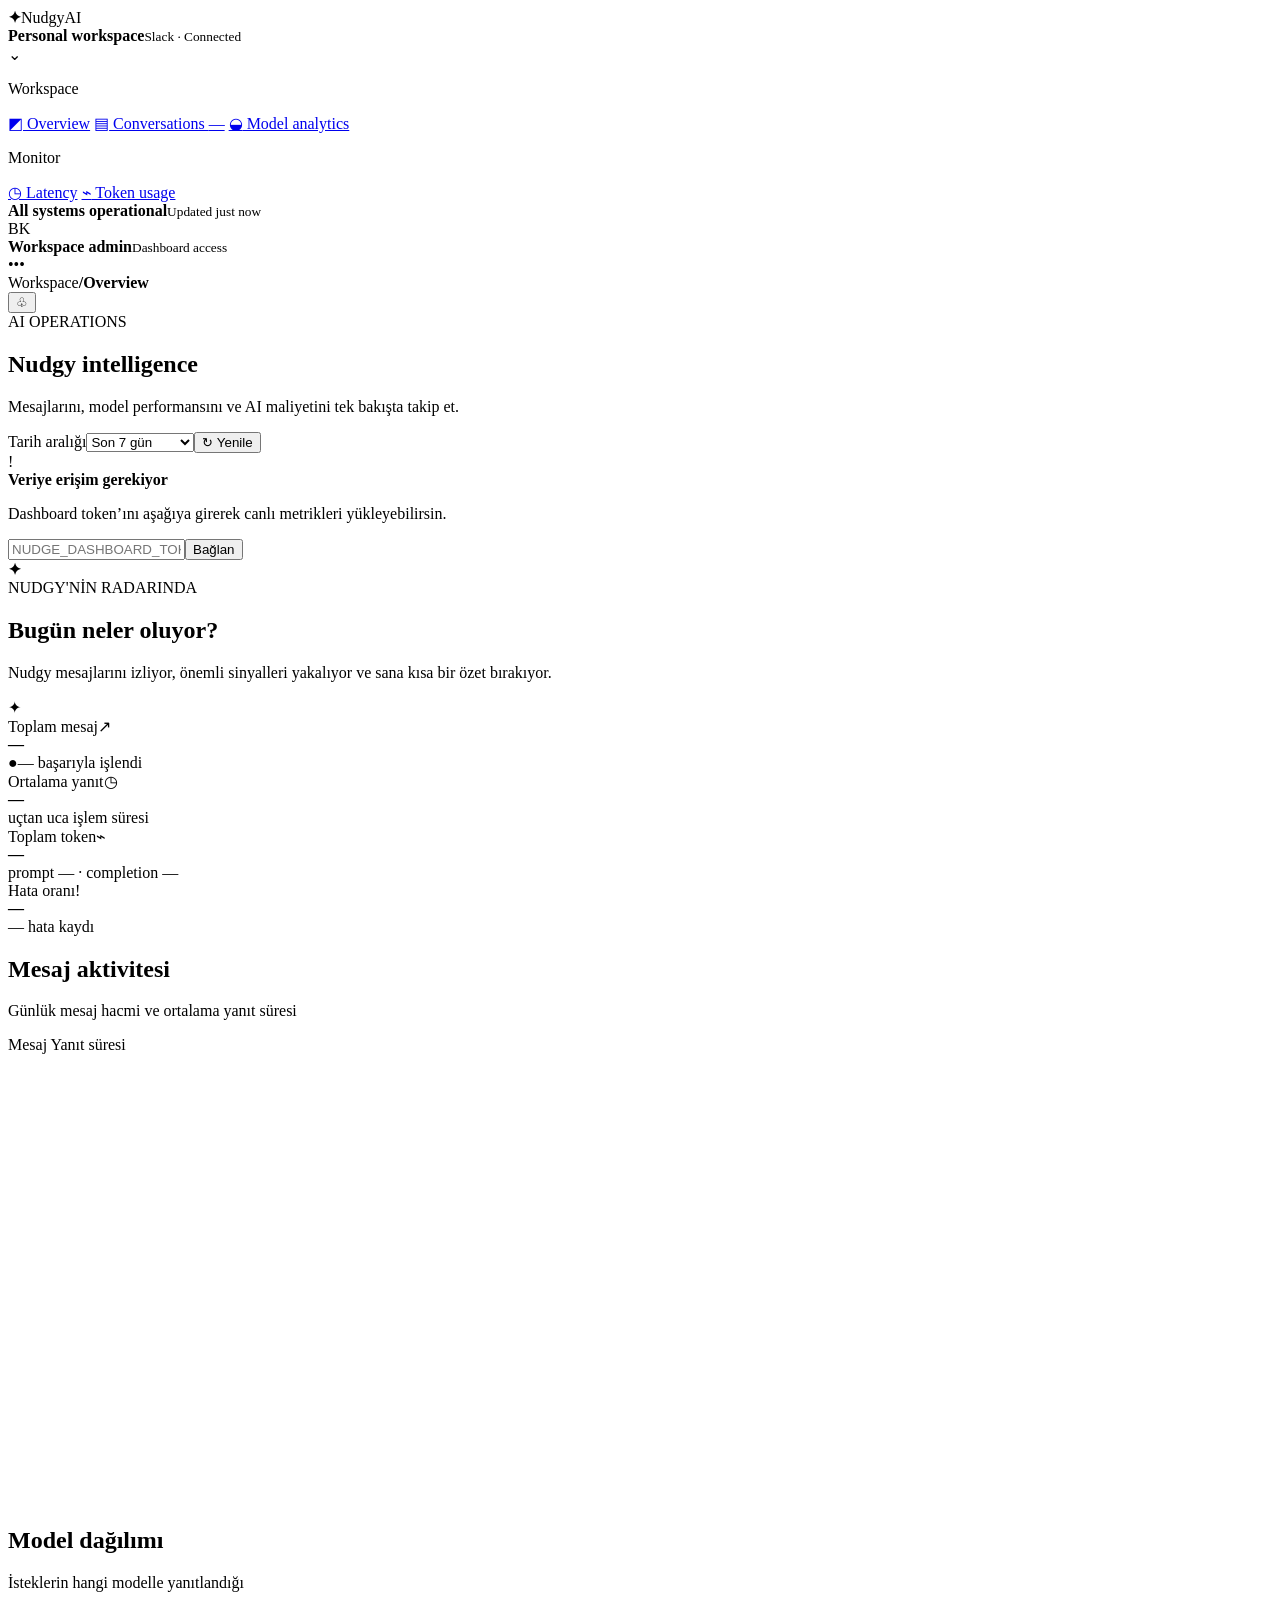
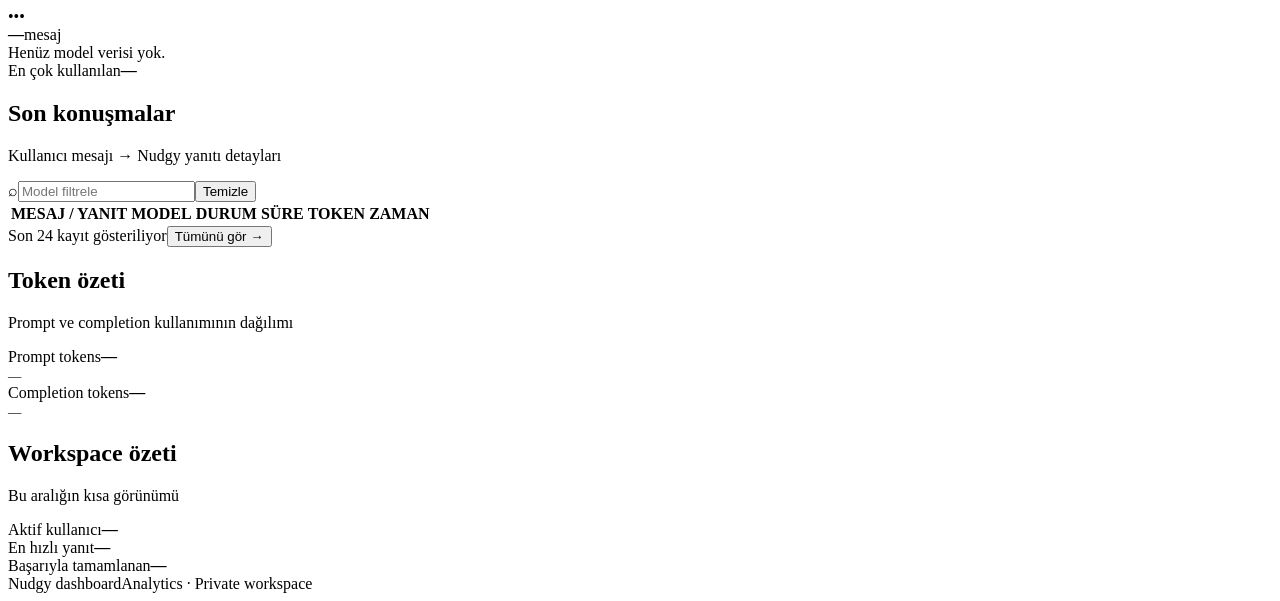
==== internal/dashboard/static/index.html @ 0f90530d "feat: align dashboard with Nudgy mascot concept" ====
<!doctype html>
<html lang="tr">
<head>
  <meta charset="utf-8">
  <meta name="viewport" content="width=device-width, initial-scale=1">
  <meta name="theme-color" content="#f8f7f2">
  <title>Nudgy · AI Dashboard</title>
  <link rel="stylesheet" href="/dashboard/styles.css">
</head>
<body>
  <div class="app-shell">
    <aside class="sidebar">
      <div class="brand"><span class="brand-mark" aria-label="Nudgy mascot"><i class="mascot-eye mascot-eye-left"></i><i class="mascot-eye mascot-eye-right"></i><i class="mascot-mouth"></i><b class="mascot-spark">✦</b></span><span>Nudgy</span><span class="brand-badge">AI</span></div>
      <div class="workspace"><span class="workspace-dot"></span><div><strong>Personal workspace</strong><small>Slack · Connected</small></div><span class="chevron">⌄</span></div>
      <nav class="nav" aria-label="Dashboard navigation">
        <p class="nav-label">Workspace</p>
        <a class="nav-item active" href="#overview"><span class="nav-icon">◩</span> Overview</a>
        <a class="nav-item" href="#conversations"><span class="nav-icon">▤</span> Conversations <span class="nav-count" id="nav-count">—</span></a>
        <a class="nav-item" href="#models"><span class="nav-icon">◒</span> Model analytics</a>
        <p class="nav-label nav-label-spaced">Monitor</p>
        <a class="nav-item" href="#latency"><span class="nav-icon">◷</span> Latency</a>
        <a class="nav-item" href="#tokens"><span class="nav-icon">⌁</span> Token usage</a>
      </nav>
      <div class="sidebar-foot">
        <div class="system-status"><span class="pulse"></span><div><strong>All systems operational</strong><small>Updated just now</small></div></div>
        <div class="user-mini"><span class="avatar">BK</span><div><strong>Workspace admin</strong><small>Dashboard access</small></div><span class="more">•••</span></div>
      </div>
    </aside>

    <main class="main" id="overview">
      <header class="topbar"><div class="breadcrumbs"><span>Workspace</span><b>/</b><strong>Overview</strong></div><div class="top-actions"><button class="icon-button" title="Notifications">♧<span class="notification-dot"></span></button><span class="top-divider"></span><span class="date-label" id="today-label"></span></div></header>
      <section class="page-heading"><div><div class="eyebrow"><span class="eyebrow-line"></span> AI OPERATIONS</div><h1>Nudgy intelligence</h1><p>Mesajlarını, model performansını ve AI maliyetini tek bakışta takip et.</p></div><div class="heading-actions"><label class="select-wrap"><span class="sr-only">Tarih aralığı</span><select id="range-select"><option value="24h">Son 24 saat</option><option value="7d" selected>Son 7 gün</option><option value="30d">Son 30 gün</option><option value="all">Tüm zamanlar</option></select></label><button class="refresh-button" id="refresh-button"><span class="refresh-icon">↻</span> Yenile</button></div></section>
      <div class="notice hidden" id="notice"><span>!</span><div><strong>Veriye erişim gerekiyor</strong><p>Dashboard token’ını aşağıya girerek canlı metrikleri yükleyebilirsin.</p></div><div class="token-entry"><input id="token-input" type="password" placeholder="NUDGE_DASHBOARD_TOKEN"><button id="save-token">Bağlan</button></div></div>

      <section class="nudgy-note" aria-label="Nudgy özeti"><div class="mascot-large" aria-hidden="true"><i class="mascot-eye mascot-eye-left"></i><i class="mascot-eye mascot-eye-right"></i><i class="mascot-mouth"></i><b class="mascot-spark">✦</b></div><div><span class="note-kicker">NUDGY'NİN RADARINDA</span><h2>Bugün neler oluyor?</h2><p>Nudgy mesajlarını izliyor, önemli sinyalleri yakalıyor ve sana kısa bir özet bırakıyor.</p></div><span class="note-spark">✦</span></section>

      <section class="metric-grid" aria-label="Özet metrikler">
        <article class="metric-card"><div class="metric-top"><span>Toplam mesaj</span><span class="metric-icon cyan">↗</span></div><strong class="metric-value" id="total-messages">—</strong><div class="metric-foot"><span class="trend up">●</span><span id="success-rate">— başarıyla işlendi</span></div></article>
        <article class="metric-card"><div class="metric-top"><span>Ortalama yanıt</span><span class="metric-icon violet">◷</span></div><strong class="metric-value" id="avg-latency">—</strong><div class="metric-foot"><span class="subtle-label">uçtan uca işlem süresi</span></div></article>
        <article class="metric-card"><div class="metric-top"><span>Toplam token</span><span class="metric-icon lime">⌁</span></div><strong class="metric-value" id="total-tokens">—</strong><div class="metric-foot"><span class="subtle-label" id="token-split">prompt — · completion —</span></div></article>
        <article class="metric-card"><div class="metric-top"><span>Hata oranı</span><span class="metric-icon orange">!</span></div><strong class="metric-value" id="error-rate">—</strong><div class="metric-foot"><span class="trend neutral" id="error-count">— hata kaydı</span></div></article>
      </section>

      <section class="dashboard-grid">
        <article class="panel chart-panel" id="latency"><div class="panel-head"><div><h2>Mesaj aktivitesi</h2><p>Günlük mesaj hacmi ve ortalama yanıt süresi</p></div><div class="legend"><span><i class="legend-dot cyan-dot"></i> Mesaj</span><span><i class="legend-dot violet-dot"></i> Yanıt süresi</span></div></div><div class="chart-wrap"><svg id="activity-chart" viewBox="0 0 760 270" role="img" aria-label="Mesaj aktivitesi grafiği"></svg></div></article>
        <article class="panel model-panel" id="models"><div class="panel-head"><div><h2>Model dağılımı</h2><p>İsteklerin hangi modelle yanıtlandığı</p></div><span class="panel-kebab">•••</span></div><div class="donut-area"><div class="donut" id="model-donut"><div class="donut-center"><strong id="model-total">—</strong><span>mesaj</span></div></div><div class="model-legend" id="model-legend"><div class="empty-mini">Henüz model verisi yok.</div></div></div><div class="model-foot"><span>En çok kullanılan</span><strong id="top-model">—</strong></div></article>
      </section>

      <section class="panel table-panel" id="conversations"><div class="panel-head table-head"><div><h2>Son konuşmalar</h2><p>Kullanıcı mesajı → Nudgy yanıtı detayları</p></div><div class="table-tools"><label class="filter-wrap"><span>⌕</span><input id="model-filter" placeholder="Model filtrele" aria-label="Model filtrele"></label><button class="ghost-button" id="clear-filter">Temizle</button></div></div><div class="table-scroll"><table><thead><tr><th>MESAJ / YANIT</th><th>MODEL</th><th>DURUM</th><th>SÜRE</th><th>TOKEN</th><th>ZAMAN</th></tr></thead><tbody id="conversation-rows"></tbody></table></div><div class="table-footer"><span id="table-caption">Son 24 kayıt gösteriliyor</span><button class="view-all" id="view-all">Tümünü gör <span>→</span></button></div></section>

      <section class="bottom-grid" id="tokens"><article class="panel insight-panel"><div class="panel-head"><div><h2>Token özeti</h2><p>Prompt ve completion kullanımının dağılımı</p></div></div><div class="token-bars"><div class="token-bar-row"><div><span>Prompt tokens</span><strong id="prompt-percent">—</strong></div><div class="bar-track"><i id="prompt-bar"></i></div><small id="prompt-value">—</small></div><div class="token-bar-row"><div><span>Completion tokens</span><strong id="completion-percent">—</strong></div><div class="bar-track violet-track"><i id="completion-bar"></i></div><small id="completion-value">—</small></div></div></article><article class="panel quick-panel"><div class="panel-head"><div><h2>Workspace özeti</h2><p>Bu aralığın kısa görünümü</p></div></div><div class="quick-list"><div><span>Aktif kullanıcı</span><strong id="active-users">—</strong></div><div><span>En hızlı yanıt</span><strong id="fastest-model">—</strong></div><div><span>Başarıyla tamamlanan</span><strong id="completed-count">—</strong></div></div></article></section>
      <footer class="footer"><span>Nudgy dashboard</span><span>Analytics · Private workspace</span></footer>
    </main>
  </div>
  <script src="/dashboard/app.js"></script>
</body>
</html>
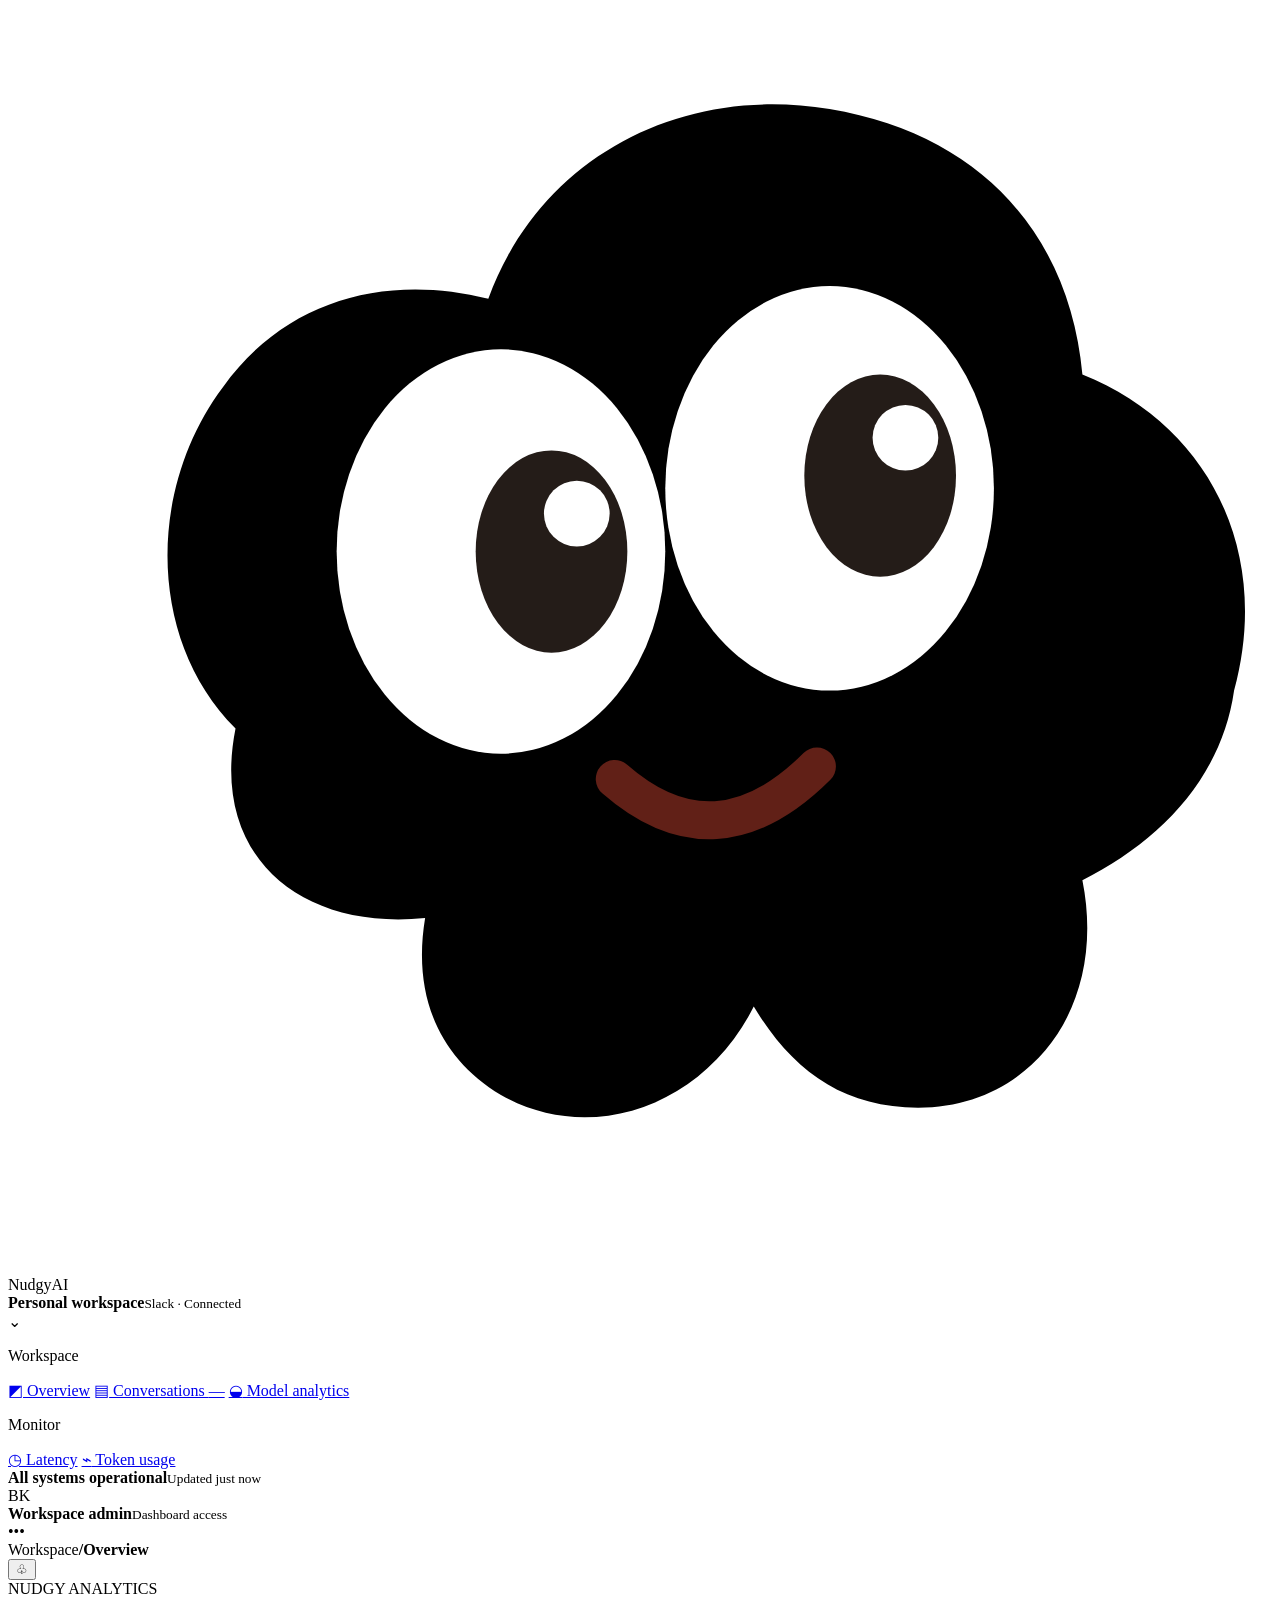
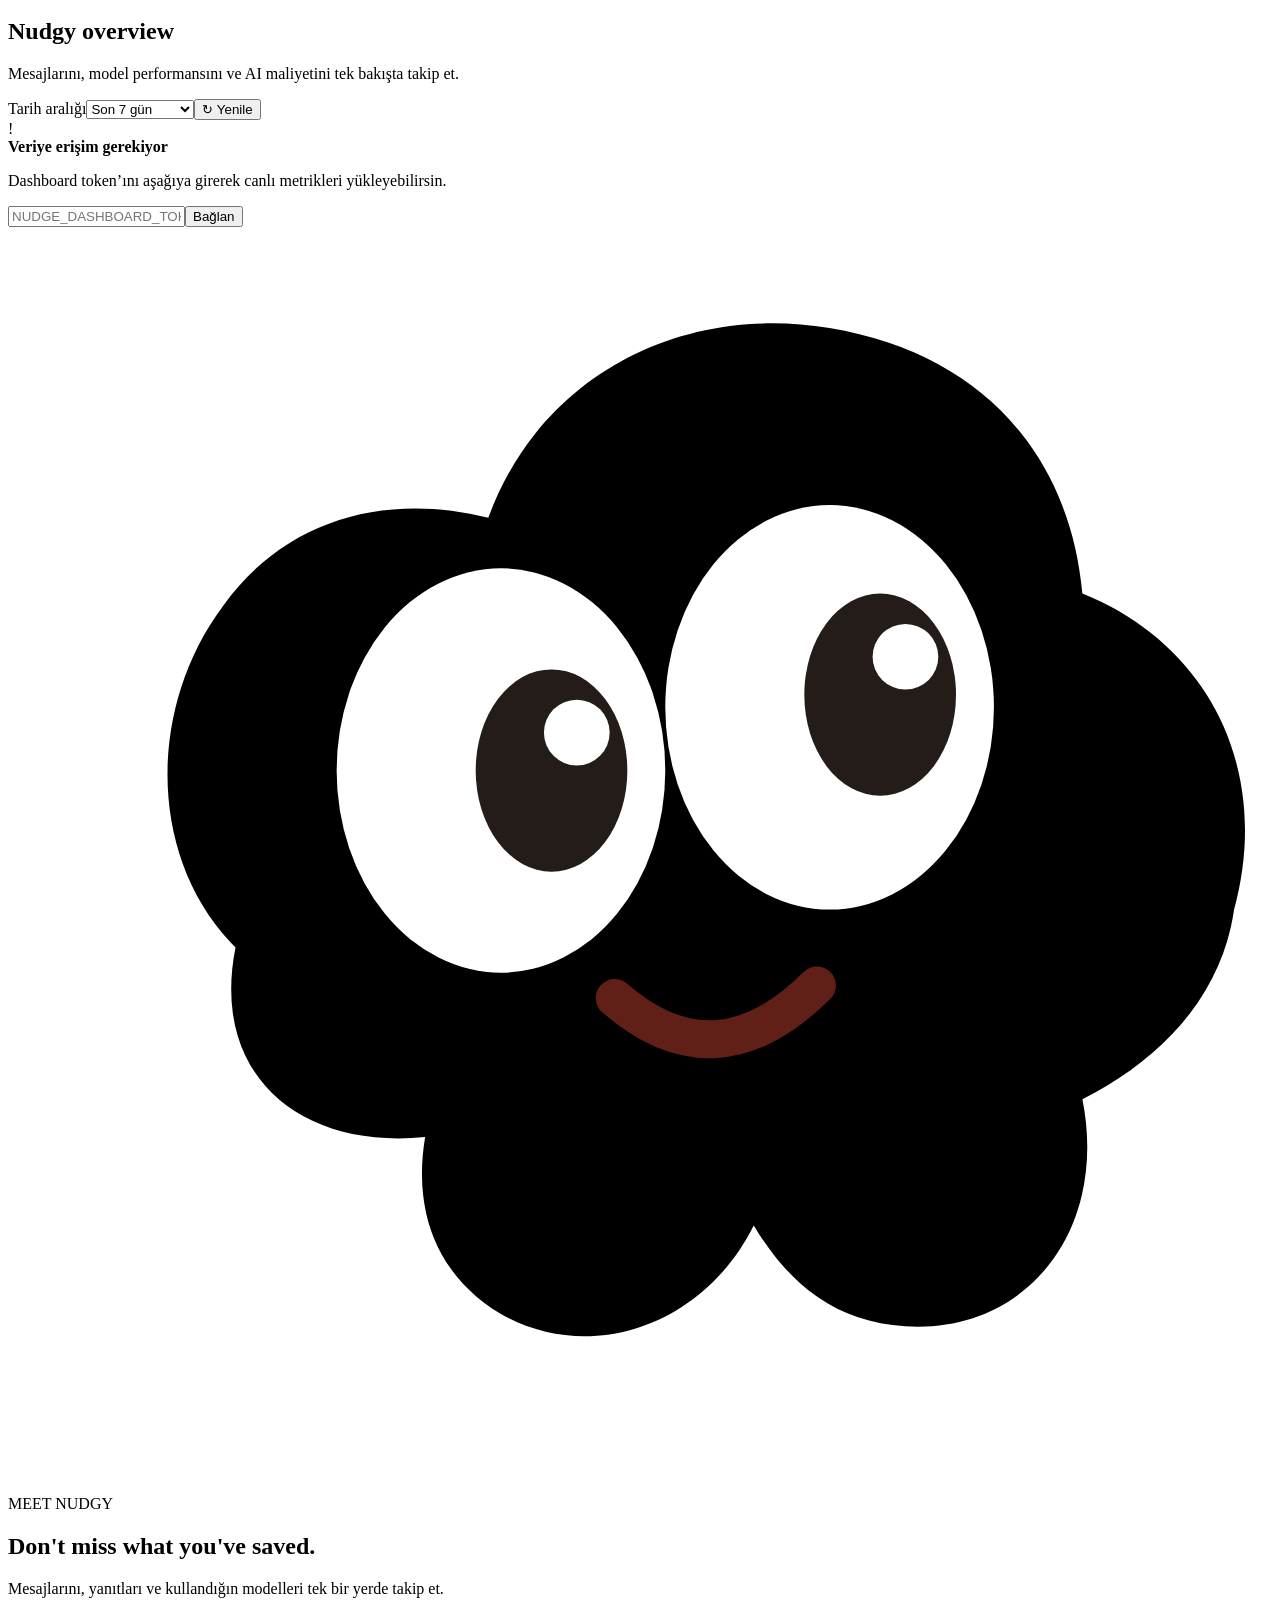
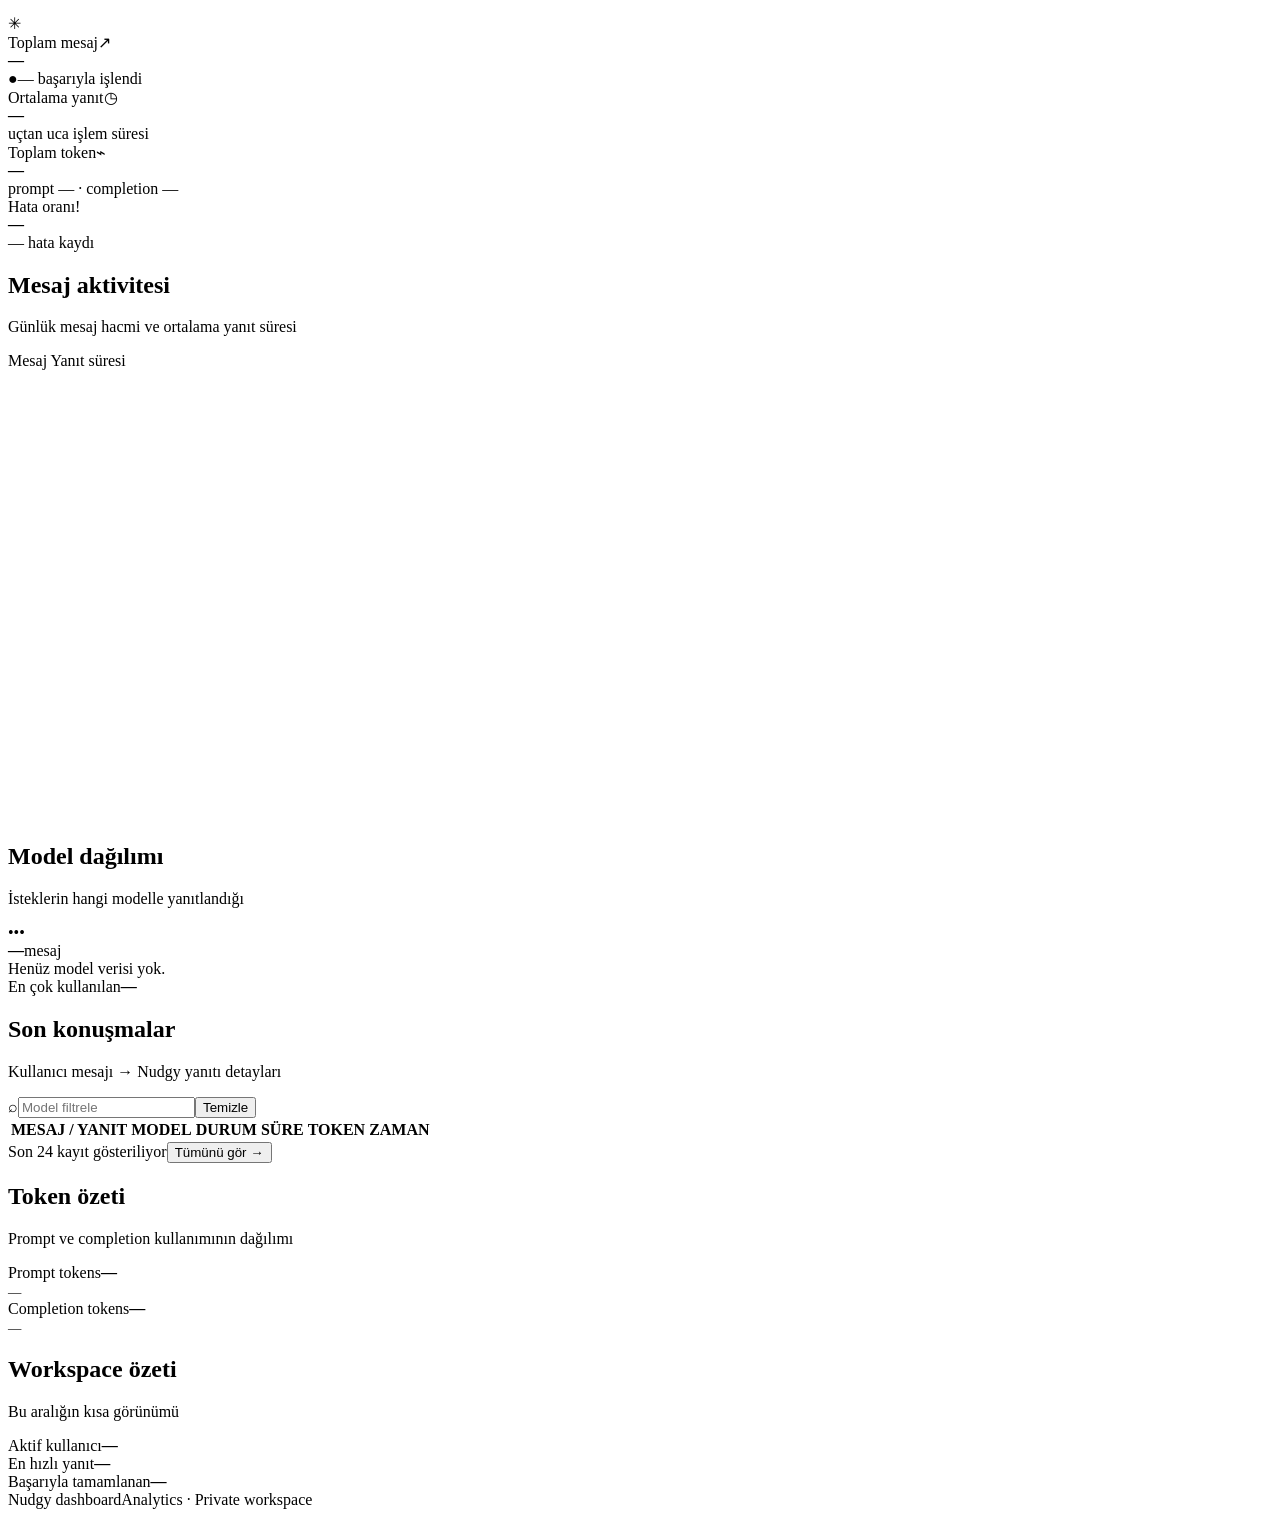
==== commit 70bba699: "feat: align dashboard with Nudgy brand" ====
--- a/internal/dashboard/static/index.html
+++ b/internal/dashboard/static/index.html
@@ -3,14 +3,14 @@
 <head>
   <meta charset="utf-8">
   <meta name="viewport" content="width=device-width, initial-scale=1">
-  <meta name="theme-color" content="#f8f7f2">
+  <meta name="theme-color" content="#a82a19">
   <title>Nudgy · AI Dashboard</title>
   <link rel="stylesheet" href="/dashboard/styles.css">
 </head>
 <body>
   <div class="app-shell">
     <aside class="sidebar">
-      <div class="brand"><span class="brand-mark" aria-label="Nudgy mascot"><i class="mascot-eye mascot-eye-left"></i><i class="mascot-eye mascot-eye-right"></i><i class="mascot-mouth"></i><b class="mascot-spark">✦</b></span><span>Nudgy</span><span class="brand-badge">AI</span></div>
+      <div class="brand"><span class="brand-mark" aria-hidden="true"><svg viewBox="0 0 100 100"><path class="mascot-body" d="M18 57c-7-7-7-19-1-27 5-7 13-9 21-7 4-11 15-17 27-15 12 2 19 10 20 21 10 4 15 14 12 25-1 7-6 12-12 15 2 10-4 18-13 18-6 0-10-3-13-8-4 8-13 11-20 7-5-3-7-8-6-14-10 1-17-5-15-15z"/><ellipse cx="39" cy="43" rx="13" ry="16" fill="#fff"/><ellipse cx="65" cy="38" rx="13" ry="16" fill="#fff"/><ellipse cx="43" cy="43" rx="6" ry="8" fill="#241c18"/><ellipse cx="69" cy="37" rx="6" ry="8" fill="#241c18"/><circle cx="45" cy="40" r="2.6" fill="#fff"/><circle cx="71" cy="34" r="2.6" fill="#fff"/><path d="M48 61q8 7 16-1" fill="none" stroke="#612017" stroke-width="3" stroke-linecap="round"/></svg></span><span>Nudgy</span><span class="brand-badge">AI</span></div>
       <div class="workspace"><span class="workspace-dot"></span><div><strong>Personal workspace</strong><small>Slack · Connected</small></div><span class="chevron">⌄</span></div>
       <nav class="nav" aria-label="Dashboard navigation">
         <p class="nav-label">Workspace</p>
@@ -29,10 +29,10 @@
 
     <main class="main" id="overview">
       <header class="topbar"><div class="breadcrumbs"><span>Workspace</span><b>/</b><strong>Overview</strong></div><div class="top-actions"><button class="icon-button" title="Notifications">♧<span class="notification-dot"></span></button><span class="top-divider"></span><span class="date-label" id="today-label"></span></div></header>
-      <section class="page-heading"><div><div class="eyebrow"><span class="eyebrow-line"></span> AI OPERATIONS</div><h1>Nudgy intelligence</h1><p>Mesajlarını, model performansını ve AI maliyetini tek bakışta takip et.</p></div><div class="heading-actions"><label class="select-wrap"><span class="sr-only">Tarih aralığı</span><select id="range-select"><option value="24h">Son 24 saat</option><option value="7d" selected>Son 7 gün</option><option value="30d">Son 30 gün</option><option value="all">Tüm zamanlar</option></select></label><button class="refresh-button" id="refresh-button"><span class="refresh-icon">↻</span> Yenile</button></div></section>
+      <section class="page-heading"><div><div class="eyebrow"><span class="eyebrow-line"></span> NUDGY ANALYTICS</div><h1>Nudgy overview</h1><p>Mesajlarını, model performansını ve AI maliyetini tek bakışta takip et.</p></div><div class="heading-actions"><label class="select-wrap"><span class="sr-only">Tarih aralığı</span><select id="range-select"><option value="24h">Son 24 saat</option><option value="7d" selected>Son 7 gün</option><option value="30d">Son 30 gün</option><option value="all">Tüm zamanlar</option></select></label><button class="refresh-button" id="refresh-button"><span class="refresh-icon">↻</span> Yenile</button></div></section>
       <div class="notice hidden" id="notice"><span>!</span><div><strong>Veriye erişim gerekiyor</strong><p>Dashboard token’ını aşağıya girerek canlı metrikleri yükleyebilirsin.</p></div><div class="token-entry"><input id="token-input" type="password" placeholder="NUDGE_DASHBOARD_TOKEN"><button id="save-token">Bağlan</button></div></div>
 
-      <section class="nudgy-note" aria-label="Nudgy özeti"><div class="mascot-large" aria-hidden="true"><i class="mascot-eye mascot-eye-left"></i><i class="mascot-eye mascot-eye-right"></i><i class="mascot-mouth"></i><b class="mascot-spark">✦</b></div><div><span class="note-kicker">NUDGY'NİN RADARINDA</span><h2>Bugün neler oluyor?</h2><p>Nudgy mesajlarını izliyor, önemli sinyalleri yakalıyor ve sana kısa bir özet bırakıyor.</p></div><span class="note-spark">✦</span></section>
+      <section class="nudgy-note" aria-label="Nudgy marka mesajı"><div class="mascot-large" aria-hidden="true"><svg viewBox="0 0 100 100"><path class="mascot-body" d="M18 57c-7-7-7-19-1-27 5-7 13-9 21-7 4-11 15-17 27-15 12 2 19 10 20 21 10 4 15 14 12 25-1 7-6 12-12 15 2 10-4 18-13 18-6 0-10-3-13-8-4 8-13 11-20 7-5-3-7-8-6-14-10 1-17-5-15-15z"/><ellipse cx="39" cy="43" rx="13" ry="16" fill="#fff"/><ellipse cx="65" cy="38" rx="13" ry="16" fill="#fff"/><ellipse cx="43" cy="43" rx="6" ry="8" fill="#241c18"/><ellipse cx="69" cy="37" rx="6" ry="8" fill="#241c18"/><circle cx="45" cy="40" r="2.6" fill="#fff"/><circle cx="71" cy="34" r="2.6" fill="#fff"/><path d="M48 61q8 7 16-1" fill="none" stroke="#612017" stroke-width="3" stroke-linecap="round"/></svg></div><div><span class="note-kicker">MEET NUDGY</span><h2>Don't miss what you've saved.</h2><p>Mesajlarını, yanıtları ve kullandığın modelleri tek bir yerde takip et.</p></div><span class="note-spark" aria-hidden="true">✳</span></section>
 
       <section class="metric-grid" aria-label="Özet metrikler">
         <article class="metric-card"><div class="metric-top"><span>Toplam mesaj</span><span class="metric-icon cyan">↗</span></div><strong class="metric-value" id="total-messages">—</strong><div class="metric-foot"><span class="trend up">●</span><span id="success-rate">— başarıyla işlendi</span></div></article>
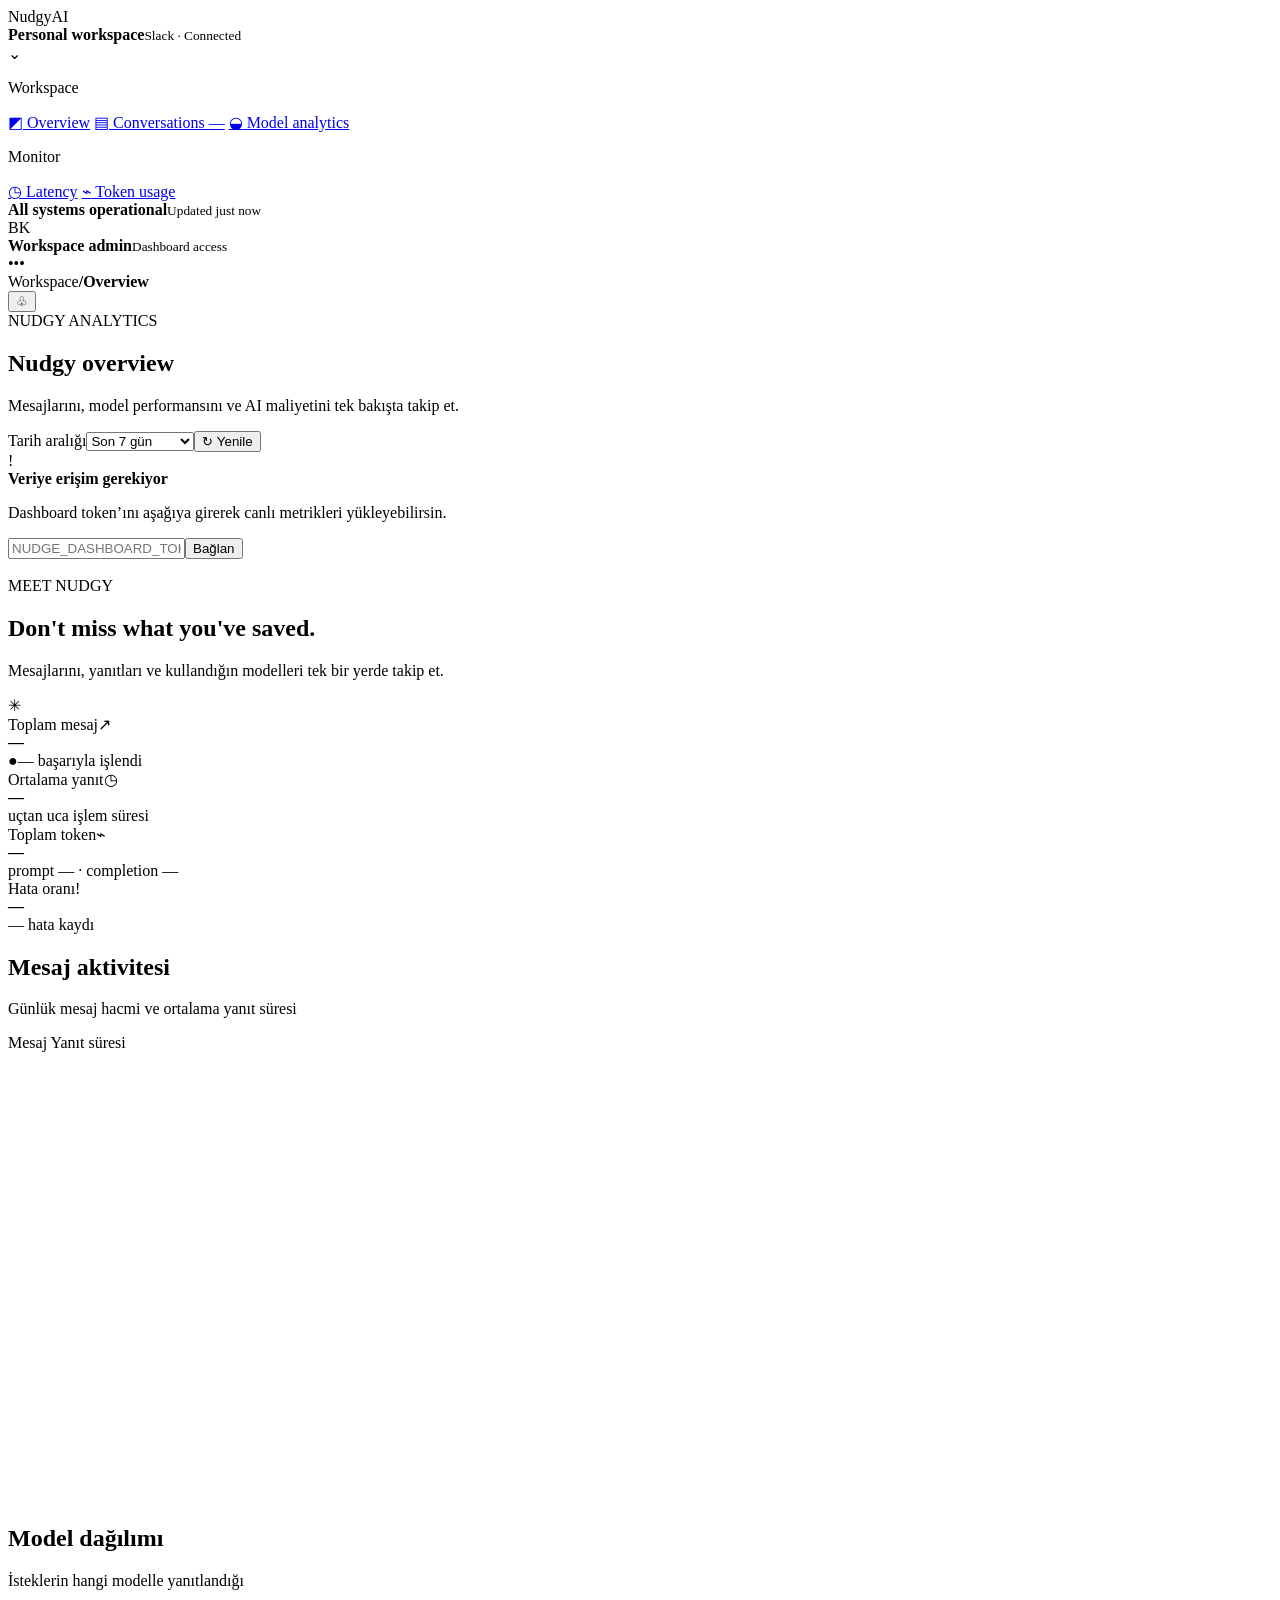
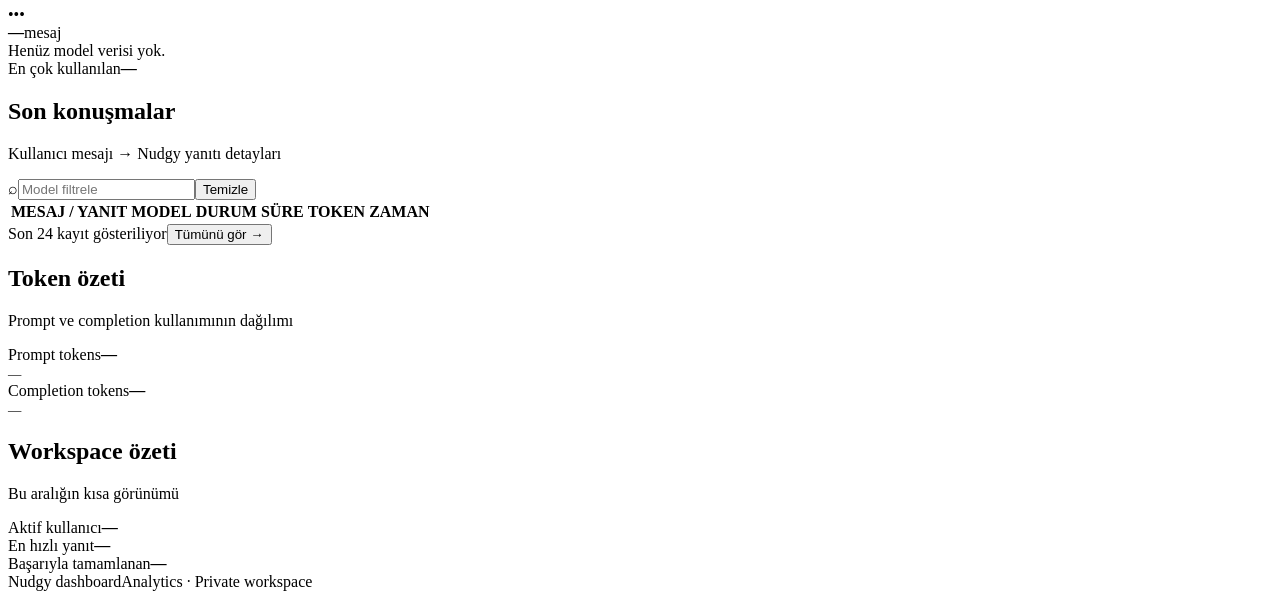
==== commit 67c3457a: "feat: use Nudgy mascot on red dashboard" ====
--- a/internal/dashboard/static/index.html
+++ b/internal/dashboard/static/index.html
@@ -10,7 +10,7 @@
 <body>
   <div class="app-shell">
     <aside class="sidebar">
-      <div class="brand"><span class="brand-mark" aria-hidden="true"><svg viewBox="0 0 100 100"><path class="mascot-body" d="M18 57c-7-7-7-19-1-27 5-7 13-9 21-7 4-11 15-17 27-15 12 2 19 10 20 21 10 4 15 14 12 25-1 7-6 12-12 15 2 10-4 18-13 18-6 0-10-3-13-8-4 8-13 11-20 7-5-3-7-8-6-14-10 1-17-5-15-15z"/><ellipse cx="39" cy="43" rx="13" ry="16" fill="#fff"/><ellipse cx="65" cy="38" rx="13" ry="16" fill="#fff"/><ellipse cx="43" cy="43" rx="6" ry="8" fill="#241c18"/><ellipse cx="69" cy="37" rx="6" ry="8" fill="#241c18"/><circle cx="45" cy="40" r="2.6" fill="#fff"/><circle cx="71" cy="34" r="2.6" fill="#fff"/><path d="M48 61q8 7 16-1" fill="none" stroke="#612017" stroke-width="3" stroke-linecap="round"/></svg></span><span>Nudgy</span><span class="brand-badge">AI</span></div>
+      <div class="brand"><span class="brand-mark" aria-hidden="true"><img src="/dashboard/nudgy-mascot.webp" alt=""></span><span>Nudgy</span><span class="brand-badge">AI</span></div>
       <div class="workspace"><span class="workspace-dot"></span><div><strong>Personal workspace</strong><small>Slack · Connected</small></div><span class="chevron">⌄</span></div>
       <nav class="nav" aria-label="Dashboard navigation">
         <p class="nav-label">Workspace</p>
@@ -32,7 +32,7 @@
       <section class="page-heading"><div><div class="eyebrow"><span class="eyebrow-line"></span> NUDGY ANALYTICS</div><h1>Nudgy overview</h1><p>Mesajlarını, model performansını ve AI maliyetini tek bakışta takip et.</p></div><div class="heading-actions"><label class="select-wrap"><span class="sr-only">Tarih aralığı</span><select id="range-select"><option value="24h">Son 24 saat</option><option value="7d" selected>Son 7 gün</option><option value="30d">Son 30 gün</option><option value="all">Tüm zamanlar</option></select></label><button class="refresh-button" id="refresh-button"><span class="refresh-icon">↻</span> Yenile</button></div></section>
       <div class="notice hidden" id="notice"><span>!</span><div><strong>Veriye erişim gerekiyor</strong><p>Dashboard token’ını aşağıya girerek canlı metrikleri yükleyebilirsin.</p></div><div class="token-entry"><input id="token-input" type="password" placeholder="NUDGE_DASHBOARD_TOKEN"><button id="save-token">Bağlan</button></div></div>
 
-      <section class="nudgy-note" aria-label="Nudgy marka mesajı"><div class="mascot-large" aria-hidden="true"><svg viewBox="0 0 100 100"><path class="mascot-body" d="M18 57c-7-7-7-19-1-27 5-7 13-9 21-7 4-11 15-17 27-15 12 2 19 10 20 21 10 4 15 14 12 25-1 7-6 12-12 15 2 10-4 18-13 18-6 0-10-3-13-8-4 8-13 11-20 7-5-3-7-8-6-14-10 1-17-5-15-15z"/><ellipse cx="39" cy="43" rx="13" ry="16" fill="#fff"/><ellipse cx="65" cy="38" rx="13" ry="16" fill="#fff"/><ellipse cx="43" cy="43" rx="6" ry="8" fill="#241c18"/><ellipse cx="69" cy="37" rx="6" ry="8" fill="#241c18"/><circle cx="45" cy="40" r="2.6" fill="#fff"/><circle cx="71" cy="34" r="2.6" fill="#fff"/><path d="M48 61q8 7 16-1" fill="none" stroke="#612017" stroke-width="3" stroke-linecap="round"/></svg></div><div><span class="note-kicker">MEET NUDGY</span><h2>Don't miss what you've saved.</h2><p>Mesajlarını, yanıtları ve kullandığın modelleri tek bir yerde takip et.</p></div><span class="note-spark" aria-hidden="true">✳</span></section>
+      <section class="nudgy-note" aria-label="Nudgy marka mesajı"><div class="mascot-large" aria-hidden="true"><img src="/dashboard/nudgy-mascot.webp" alt=""></div><div><span class="note-kicker">MEET NUDGY</span><h2>Don't miss what you've saved.</h2><p>Mesajlarını, yanıtları ve kullandığın modelleri tek bir yerde takip et.</p></div><span class="note-spark" aria-hidden="true">✳</span></section>
 
       <section class="metric-grid" aria-label="Özet metrikler">
         <article class="metric-card"><div class="metric-top"><span>Toplam mesaj</span><span class="metric-icon cyan">↗</span></div><strong class="metric-value" id="total-messages">—</strong><div class="metric-foot"><span class="trend up">●</span><span id="success-rate">— başarıyla işlendi</span></div></article>
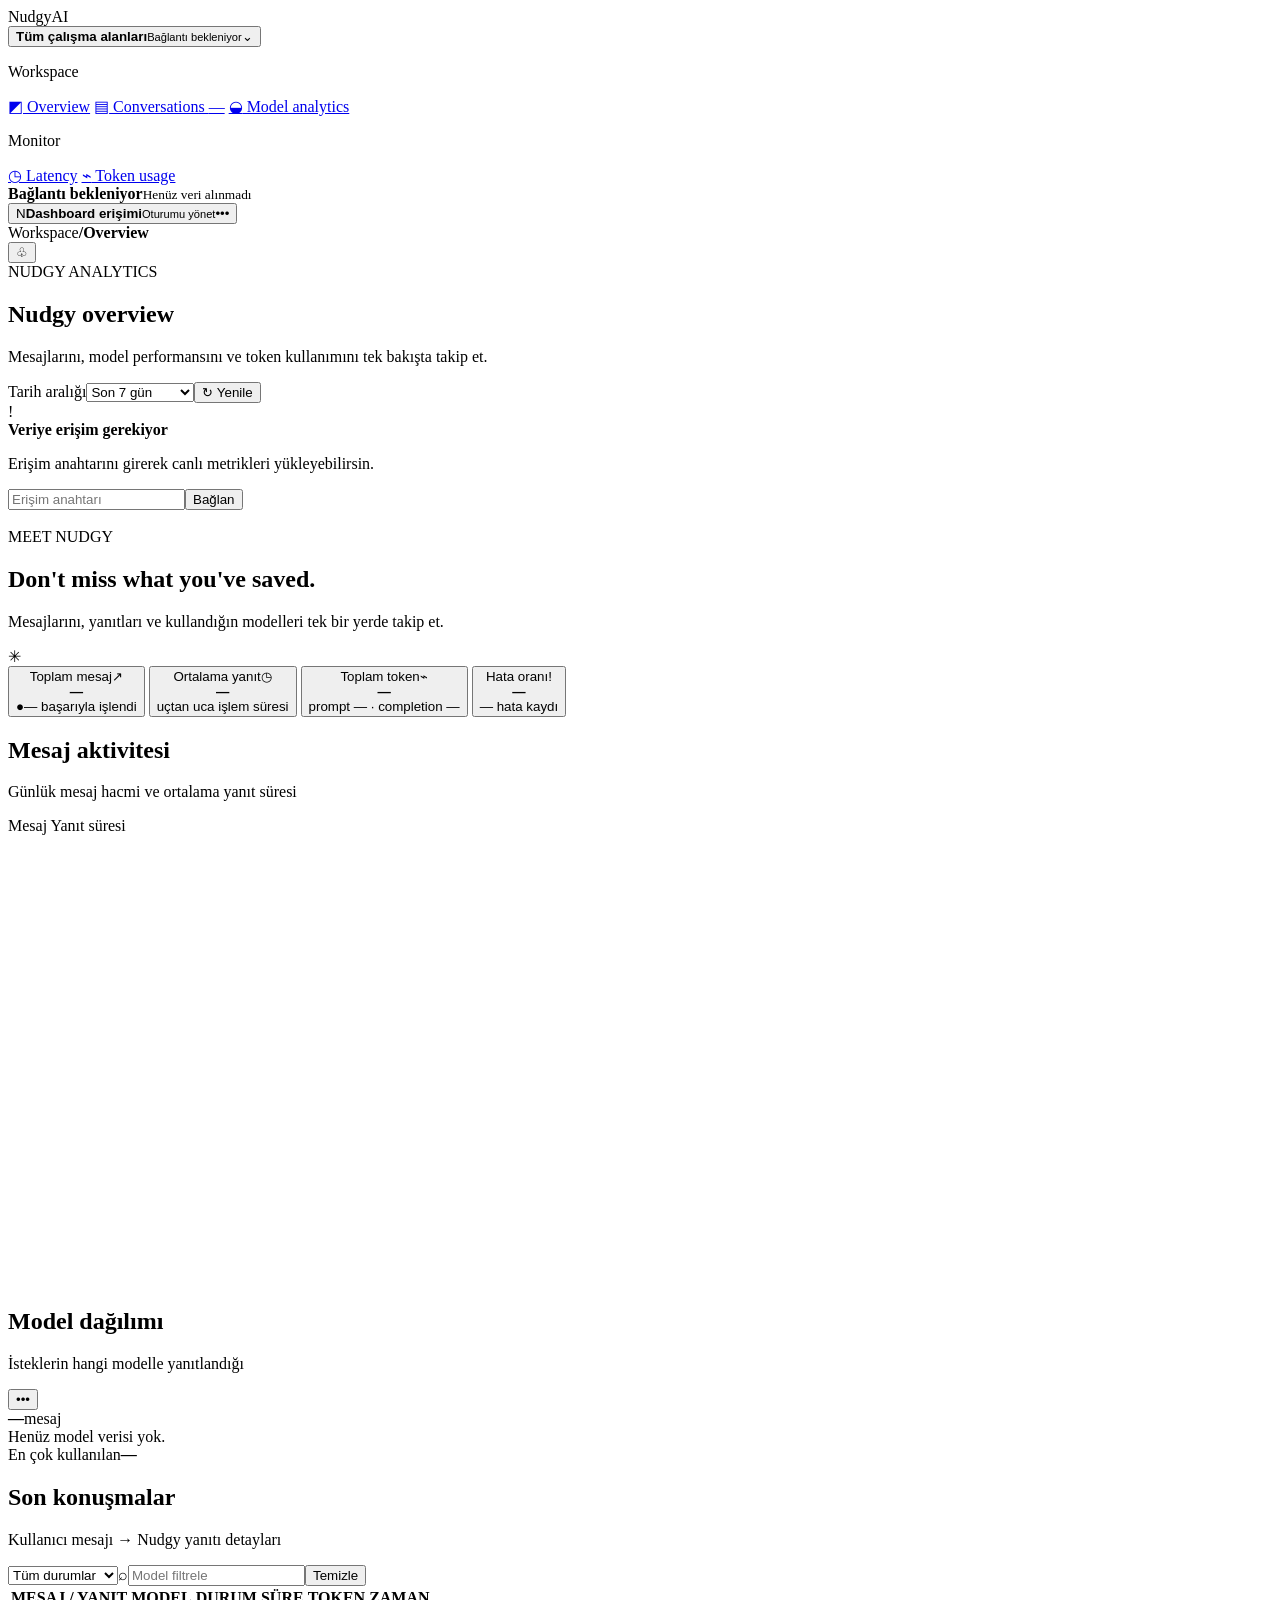
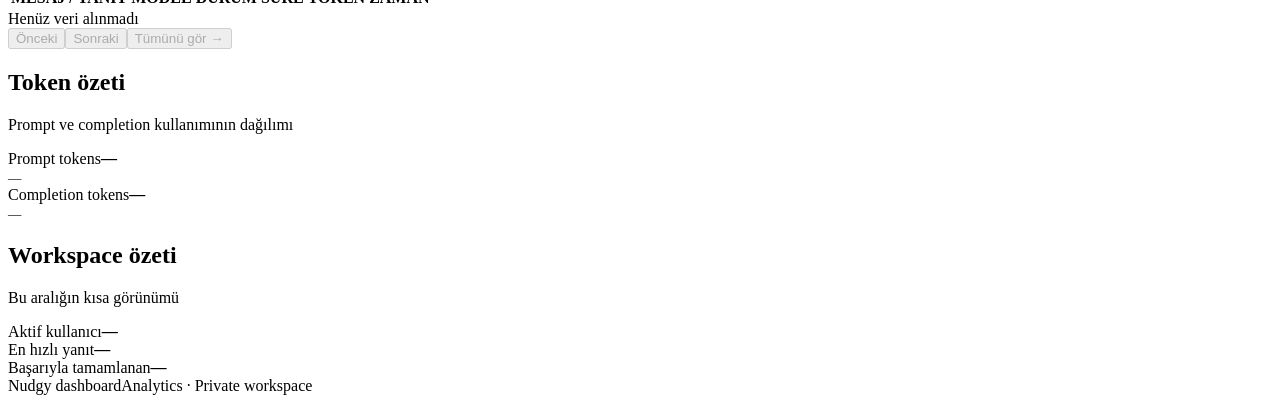
==== commit f682e023: "feat: complete dashboard controls and conversation pagination" ====
--- a/internal/dashboard/static/index.html
+++ b/internal/dashboard/static/index.html
@@ -3,7 +3,7 @@
 <head>
   <meta charset="utf-8">
   <meta name="viewport" content="width=device-width, initial-scale=1">
-  <meta name="theme-color" content="#a82a19">
+  <meta name="theme-color" content="#351b21">
   <title>Nudgy · AI Dashboard</title>
   <link rel="stylesheet" href="/dashboard/styles.css">
 </head>
@@ -11,47 +11,48 @@
   <div class="app-shell">
     <aside class="sidebar">
       <div class="brand"><span class="brand-mark" aria-hidden="true"><img src="/dashboard/nudgy-mascot.webp" alt=""></span><span>Nudgy</span><span class="brand-badge">AI</span></div>
-      <div class="workspace"><span class="workspace-dot"></span><div><strong>Personal workspace</strong><small>Slack · Connected</small></div><span class="chevron">⌄</span></div>
+      <button type="button" class="workspace control" id="workspace-button" aria-label="Çalışma alanı bilgileri" aria-haspopup="dialog"><span class="workspace-dot"></span><span><strong>Tüm çalışma alanları</strong><small id="workspace-status">Bağlantı bekleniyor</small></span><span class="chevron">⌄</span></button>
       <nav class="nav" aria-label="Dashboard navigation">
         <p class="nav-label">Workspace</p>
-        <a class="nav-item active" href="#overview"><span class="nav-icon">◩</span> Overview</a>
-        <a class="nav-item" href="#conversations"><span class="nav-icon">▤</span> Conversations <span class="nav-count" id="nav-count">—</span></a>
-        <a class="nav-item" href="#models"><span class="nav-icon">◒</span> Model analytics</a>
+        <a class="nav-item active" href="#overview" aria-label="Overview"><span class="nav-icon">◩</span> Overview</a>
+        <a class="nav-item" href="#conversations" aria-label="Conversations"><span class="nav-icon">▤</span> Conversations <span class="nav-count" id="nav-count">—</span></a>
+        <a class="nav-item" href="#models" aria-label="Model analytics"><span class="nav-icon">◒</span> Model analytics</a>
         <p class="nav-label nav-label-spaced">Monitor</p>
-        <a class="nav-item" href="#latency"><span class="nav-icon">◷</span> Latency</a>
-        <a class="nav-item" href="#tokens"><span class="nav-icon">⌁</span> Token usage</a>
+        <a class="nav-item" href="#latency" aria-label="Latency"><span class="nav-icon">◷</span> Latency</a>
+        <a class="nav-item" href="#tokens" aria-label="Token usage"><span class="nav-icon">⌁</span> Token usage</a>
       </nav>
       <div class="sidebar-foot">
-        <div class="system-status"><span class="pulse"></span><div><strong>All systems operational</strong><small>Updated just now</small></div></div>
-        <div class="user-mini"><span class="avatar">BK</span><div><strong>Workspace admin</strong><small>Dashboard access</small></div><span class="more">•••</span></div>
+        <div class="system-status" role="status"><span class="pulse" id="connection-dot"></span><div><strong id="connection-label">Bağlantı bekleniyor</strong><small id="updated-label">Henüz veri alınmadı</small></div></div>
+        <button type="button" class="user-mini control" id="account-button" aria-label="Dashboard oturumunu yönet" aria-haspopup="dialog"><span class="avatar">N</span><span><strong>Dashboard erişimi</strong><small>Oturumu yönet</small></span><span class="more">•••</span></button>
       </div>
     </aside>
 
     <main class="main" id="overview">
-      <header class="topbar"><div class="breadcrumbs"><span>Workspace</span><b>/</b><strong>Overview</strong></div><div class="top-actions"><button class="icon-button" title="Notifications">♧<span class="notification-dot"></span></button><span class="top-divider"></span><span class="date-label" id="today-label"></span></div></header>
-      <section class="page-heading"><div><div class="eyebrow"><span class="eyebrow-line"></span> NUDGY ANALYTICS</div><h1>Nudgy overview</h1><p>Mesajlarını, model performansını ve AI maliyetini tek bakışta takip et.</p></div><div class="heading-actions"><label class="select-wrap"><span class="sr-only">Tarih aralığı</span><select id="range-select"><option value="24h">Son 24 saat</option><option value="7d" selected>Son 7 gün</option><option value="30d">Son 30 gün</option><option value="all">Tüm zamanlar</option></select></label><button class="refresh-button" id="refresh-button"><span class="refresh-icon">↻</span> Yenile</button></div></section>
-      <div class="notice hidden" id="notice"><span>!</span><div><strong>Veriye erişim gerekiyor</strong><p>Dashboard token’ını aşağıya girerek canlı metrikleri yükleyebilirsin.</p></div><div class="token-entry"><input id="token-input" type="password" placeholder="NUDGE_DASHBOARD_TOKEN"><button id="save-token">Bağlan</button></div></div>
+      <header class="topbar"><div class="breadcrumbs"><span>Workspace</span><b>/</b><strong id="breadcrumb-current">Overview</strong></div><div class="top-actions"><button class="icon-button" id="notifications-button" title="Bildirimler" aria-label="Bildirimler" aria-haspopup="dialog">♧<span class="notification-dot hidden" id="notification-dot"></span></button><span class="top-divider"></span><span class="date-label" id="today-label"></span></div></header>
+      <section class="page-heading"><div><div class="eyebrow"><span class="eyebrow-line"></span> NUDGY ANALYTICS</div><h1>Nudgy overview</h1><p>Mesajlarını, model performansını ve token kullanımını tek bakışta takip et.</p></div><div class="heading-actions"><label class="select-wrap"><span class="sr-only">Tarih aralığı</span><select id="range-select"><option value="24h">Son 24 saat</option><option value="7d" selected>Son 7 gün</option><option value="30d">Son 30 gün</option><option value="all">Tüm zamanlar</option></select></label><button class="refresh-button" id="refresh-button"><span class="refresh-icon">↻</span> Yenile</button></div></section>
+      <div class="notice hidden" id="notice"><span>!</span><div><strong>Veriye erişim gerekiyor</strong><p id="notice-message" role="status">Erişim anahtarını girerek canlı metrikleri yükleyebilirsin.</p></div><div class="token-entry"><input id="token-input" type="password" placeholder="Erişim anahtarı" aria-label="Dashboard erişim anahtarı" autocomplete="off"><button id="save-token">Bağlan</button></div></div>
 
       <section class="nudgy-note" aria-label="Nudgy marka mesajı"><div class="mascot-large" aria-hidden="true"><img src="/dashboard/nudgy-mascot.webp" alt=""></div><div><span class="note-kicker">MEET NUDGY</span><h2>Don't miss what you've saved.</h2><p>Mesajlarını, yanıtları ve kullandığın modelleri tek bir yerde takip et.</p></div><span class="note-spark" aria-hidden="true">✳</span></section>
 
       <section class="metric-grid" aria-label="Özet metrikler">
-        <article class="metric-card"><div class="metric-top"><span>Toplam mesaj</span><span class="metric-icon cyan">↗</span></div><strong class="metric-value" id="total-messages">—</strong><div class="metric-foot"><span class="trend up">●</span><span id="success-rate">— başarıyla işlendi</span></div></article>
-        <article class="metric-card"><div class="metric-top"><span>Ortalama yanıt</span><span class="metric-icon violet">◷</span></div><strong class="metric-value" id="avg-latency">—</strong><div class="metric-foot"><span class="subtle-label">uçtan uca işlem süresi</span></div></article>
-        <article class="metric-card"><div class="metric-top"><span>Toplam token</span><span class="metric-icon lime">⌁</span></div><strong class="metric-value" id="total-tokens">—</strong><div class="metric-foot"><span class="subtle-label" id="token-split">prompt — · completion —</span></div></article>
-        <article class="metric-card"><div class="metric-top"><span>Hata oranı</span><span class="metric-icon orange">!</span></div><strong class="metric-value" id="error-rate">—</strong><div class="metric-foot"><span class="trend neutral" id="error-count">— hata kaydı</span></div></article>
+        <button type="button" class="metric-card metric-action" data-metric="conversations"><div class="metric-top"><span>Toplam mesaj</span><span class="metric-icon cyan">↗</span></div><strong class="metric-value" id="total-messages">—</strong><div class="metric-foot"><span class="trend up">●</span><span id="success-rate">— başarıyla işlendi</span></div></button>
+        <button type="button" class="metric-card metric-action" data-metric="latency"><div class="metric-top"><span>Ortalama yanıt</span><span class="metric-icon violet">◷</span></div><strong class="metric-value" id="avg-latency">—</strong><div class="metric-foot"><span class="subtle-label">uçtan uca işlem süresi</span></div></button>
+        <button type="button" class="metric-card metric-action" data-metric="tokens"><div class="metric-top"><span>Toplam token</span><span class="metric-icon lime">⌁</span></div><strong class="metric-value" id="total-tokens">—</strong><div class="metric-foot"><span class="subtle-label" id="token-split">prompt — · completion —</span></div></button>
+        <button type="button" class="metric-card metric-action" data-metric="errors"><div class="metric-top"><span>Hata oranı</span><span class="metric-icon orange">!</span></div><strong class="metric-value" id="error-rate">—</strong><div class="metric-foot"><span class="trend neutral" id="error-count">— hata kaydı</span></div></button>
       </section>
 
       <section class="dashboard-grid">
         <article class="panel chart-panel" id="latency"><div class="panel-head"><div><h2>Mesaj aktivitesi</h2><p>Günlük mesaj hacmi ve ortalama yanıt süresi</p></div><div class="legend"><span><i class="legend-dot cyan-dot"></i> Mesaj</span><span><i class="legend-dot violet-dot"></i> Yanıt süresi</span></div></div><div class="chart-wrap"><svg id="activity-chart" viewBox="0 0 760 270" role="img" aria-label="Mesaj aktivitesi grafiği"></svg></div></article>
-        <article class="panel model-panel" id="models"><div class="panel-head"><div><h2>Model dağılımı</h2><p>İsteklerin hangi modelle yanıtlandığı</p></div><span class="panel-kebab">•••</span></div><div class="donut-area"><div class="donut" id="model-donut"><div class="donut-center"><strong id="model-total">—</strong><span>mesaj</span></div></div><div class="model-legend" id="model-legend"><div class="empty-mini">Henüz model verisi yok.</div></div></div><div class="model-foot"><span>En çok kullanılan</span><strong id="top-model">—</strong></div></article>
+        <article class="panel model-panel" id="models"><div class="panel-head"><div><h2>Model dağılımı</h2><p>İsteklerin hangi modelle yanıtlandığı</p></div><button class="panel-kebab" id="model-details" aria-label="Model detaylarını aç" aria-haspopup="dialog">•••</button></div><div class="donut-area"><div class="donut" id="model-donut"><div class="donut-center"><strong id="model-total">—</strong><span>mesaj</span></div></div><div class="model-legend" id="model-legend"><div class="empty-mini">Henüz model verisi yok.</div></div></div><div class="model-foot"><span>En çok kullanılan</span><strong id="top-model">—</strong></div></article>
       </section>
 
-      <section class="panel table-panel" id="conversations"><div class="panel-head table-head"><div><h2>Son konuşmalar</h2><p>Kullanıcı mesajı → Nudgy yanıtı detayları</p></div><div class="table-tools"><label class="filter-wrap"><span>⌕</span><input id="model-filter" placeholder="Model filtrele" aria-label="Model filtrele"></label><button class="ghost-button" id="clear-filter">Temizle</button></div></div><div class="table-scroll"><table><thead><tr><th>MESAJ / YANIT</th><th>MODEL</th><th>DURUM</th><th>SÜRE</th><th>TOKEN</th><th>ZAMAN</th></tr></thead><tbody id="conversation-rows"></tbody></table></div><div class="table-footer"><span id="table-caption">Son 24 kayıt gösteriliyor</span><button class="view-all" id="view-all">Tümünü gör <span>→</span></button></div></section>
+      <section class="panel table-panel" id="conversations"><div class="panel-head table-head"><div><h2>Son konuşmalar</h2><p>Kullanıcı mesajı → Nudgy yanıtı detayları</p></div><div class="table-tools"><select id="status-filter" aria-label="Duruma göre filtrele"><option value="">Tüm durumlar</option><option value="success">Başarılı</option><option value="issues">Hatalı ve kısmi</option><option value="failed">Hatalı</option><option value="degraded">Kısmi</option><option value="processing">İşleniyor</option></select><label class="filter-wrap"><span>⌕</span><input id="model-filter" placeholder="Model filtrele" aria-label="Model filtrele"></label><button class="ghost-button" id="clear-filter">Temizle</button></div></div><div class="table-scroll"><table><thead><tr><th>MESAJ / YANIT</th><th>MODEL</th><th>DURUM</th><th>SÜRE</th><th>TOKEN</th><th>ZAMAN</th></tr></thead><tbody id="conversation-rows"></tbody></table></div><div class="table-footer"><span id="table-caption" role="status">Henüz veri alınmadı</span><div class="pagination"><button class="ghost-button" id="previous-page" disabled>Önceki</button><button class="ghost-button" id="next-page" disabled>Sonraki</button><button class="view-all" id="view-all" disabled>Tümünü gör →</button></div></div></section>
 
       <section class="bottom-grid" id="tokens"><article class="panel insight-panel"><div class="panel-head"><div><h2>Token özeti</h2><p>Prompt ve completion kullanımının dağılımı</p></div></div><div class="token-bars"><div class="token-bar-row"><div><span>Prompt tokens</span><strong id="prompt-percent">—</strong></div><div class="bar-track"><i id="prompt-bar"></i></div><small id="prompt-value">—</small></div><div class="token-bar-row"><div><span>Completion tokens</span><strong id="completion-percent">—</strong></div><div class="bar-track violet-track"><i id="completion-bar"></i></div><small id="completion-value">—</small></div></div></article><article class="panel quick-panel"><div class="panel-head"><div><h2>Workspace özeti</h2><p>Bu aralığın kısa görünümü</p></div></div><div class="quick-list"><div><span>Aktif kullanıcı</span><strong id="active-users">—</strong></div><div><span>En hızlı yanıt</span><strong id="fastest-model">—</strong></div><div><span>Başarıyla tamamlanan</span><strong id="completed-count">—</strong></div></div></article></section>
       <footer class="footer"><span>Nudgy dashboard</span><span>Analytics · Private workspace</span></footer>
     </main>
   </div>
+  <dialog id="detail-dialog" aria-labelledby="dialog-title"><div class="dialog-head"><h2 id="dialog-title"></h2><button type="button" id="close-dialog" aria-label="Pencereyi kapat">✕</button></div><div id="dialog-content"></div></dialog>
   <script src="/dashboard/app.js"></script>
 </body>
 </html>
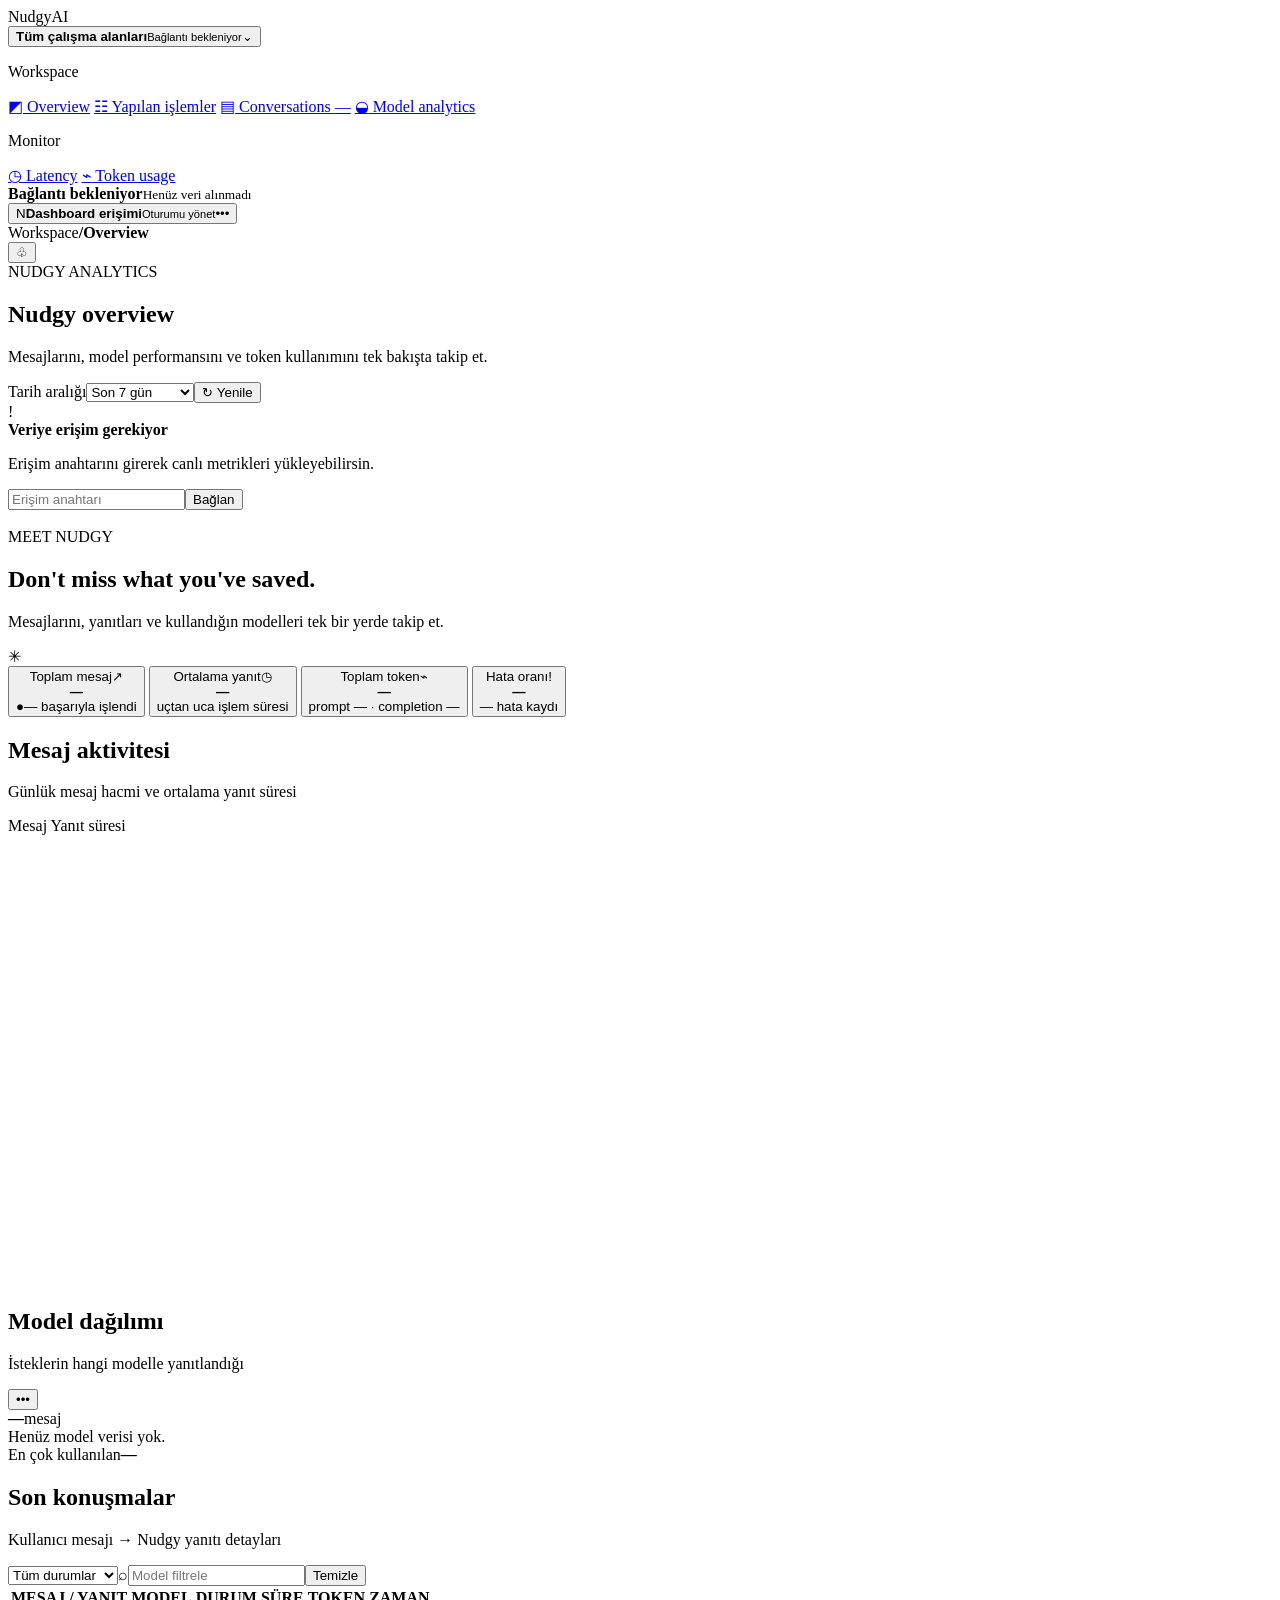
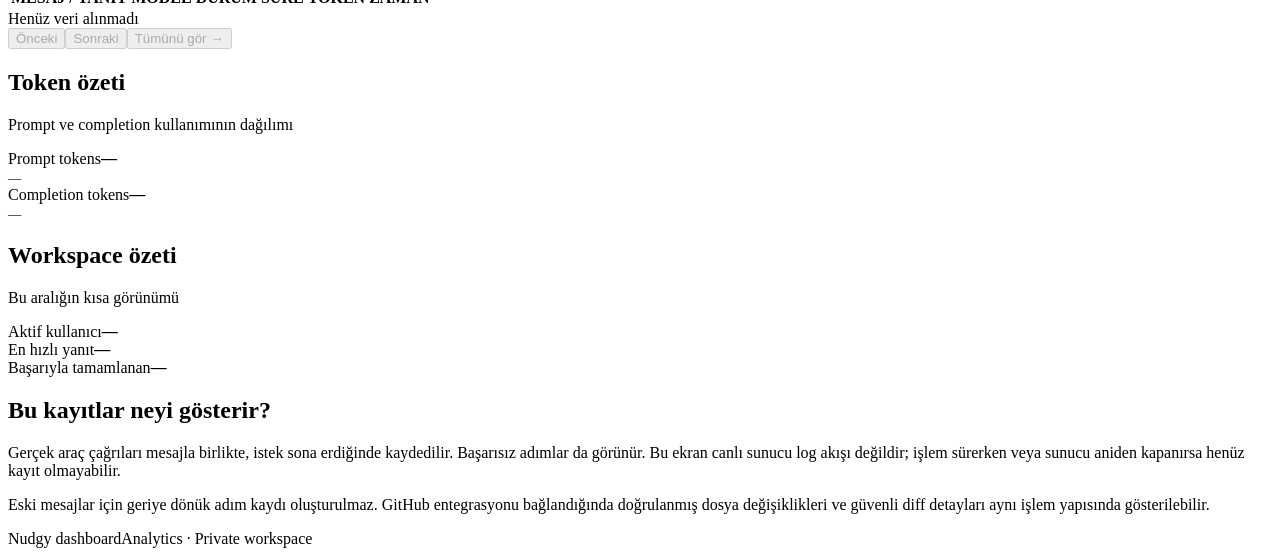
==== commit cc2b8b1e: "feat: add dashboard operation timeline and persistent tool traces" ====
--- a/internal/dashboard/static/index.html
+++ b/internal/dashboard/static/index.html
@@ -15,6 +15,7 @@
       <nav class="nav" aria-label="Dashboard navigation">
         <p class="nav-label">Workspace</p>
         <a class="nav-item active" href="#overview" aria-label="Overview"><span class="nav-icon">◩</span> Overview</a>
+        <a class="nav-item" href="#operations" aria-label="Yapılan işlemler"><span class="nav-icon">☷</span> Yapılan işlemler</a>
         <a class="nav-item" href="#conversations" aria-label="Conversations"><span class="nav-icon">▤</span> Conversations <span class="nav-count" id="nav-count">—</span></a>
         <a class="nav-item" href="#models" aria-label="Model analytics"><span class="nav-icon">◒</span> Model analytics</a>
         <p class="nav-label nav-label-spaced">Monitor</p>
@@ -49,6 +50,7 @@
       <section class="panel table-panel" id="conversations"><div class="panel-head table-head"><div><h2>Son konuşmalar</h2><p>Kullanıcı mesajı → Nudgy yanıtı detayları</p></div><div class="table-tools"><select id="status-filter" aria-label="Duruma göre filtrele"><option value="">Tüm durumlar</option><option value="success">Başarılı</option><option value="issues">Hatalı ve kısmi</option><option value="failed">Hatalı</option><option value="degraded">Kısmi</option><option value="processing">İşleniyor</option></select><label class="filter-wrap"><span>⌕</span><input id="model-filter" placeholder="Model filtrele" aria-label="Model filtrele"></label><button class="ghost-button" id="clear-filter">Temizle</button></div></div><div class="table-scroll"><table><thead><tr><th>MESAJ / YANIT</th><th>MODEL</th><th>DURUM</th><th>SÜRE</th><th>TOKEN</th><th>ZAMAN</th></tr></thead><tbody id="conversation-rows"></tbody></table></div><div class="table-footer"><span id="table-caption" role="status">Henüz veri alınmadı</span><div class="pagination"><button class="ghost-button" id="previous-page" disabled>Önceki</button><button class="ghost-button" id="next-page" disabled>Sonraki</button><button class="view-all" id="view-all" disabled>Tümünü gör →</button></div></div></section>
 
       <section class="bottom-grid" id="tokens"><article class="panel insight-panel"><div class="panel-head"><div><h2>Token özeti</h2><p>Prompt ve completion kullanımının dağılımı</p></div></div><div class="token-bars"><div class="token-bar-row"><div><span>Prompt tokens</span><strong id="prompt-percent">—</strong></div><div class="bar-track"><i id="prompt-bar"></i></div><small id="prompt-value">—</small></div><div class="token-bar-row"><div><span>Completion tokens</span><strong id="completion-percent">—</strong></div><div class="bar-track violet-track"><i id="completion-bar"></i></div><small id="completion-value">—</small></div></div></article><article class="panel quick-panel"><div class="panel-head"><div><h2>Workspace özeti</h2><p>Bu aralığın kısa görünümü</p></div></div><div class="quick-list"><div><span>Aktif kullanıcı</span><strong id="active-users">—</strong></div><div><span>En hızlı yanıt</span><strong id="fastest-model">—</strong></div><div><span>Başarıyla tamamlanan</span><strong id="completed-count">—</strong></div></div></article></section>
+      <section class="panel operations-help hidden" id="operations-help"><h2>Bu kayıtlar neyi gösterir?</h2><p>Gerçek araç çağrıları mesajla birlikte, istek sona erdiğinde kaydedilir. Başarısız adımlar da görünür. Bu ekran canlı sunucu log akışı değildir; işlem sürerken veya sunucu aniden kapanırsa henüz kayıt olmayabilir.</p><p>Eski mesajlar için geriye dönük adım kaydı oluşturulmaz. GitHub entegrasyonu bağlandığında doğrulanmış dosya değişiklikleri ve güvenli diff detayları aynı işlem yapısında gösterilebilir.</p></section>
       <footer class="footer"><span>Nudgy dashboard</span><span>Analytics · Private workspace</span></footer>
     </main>
   </div>
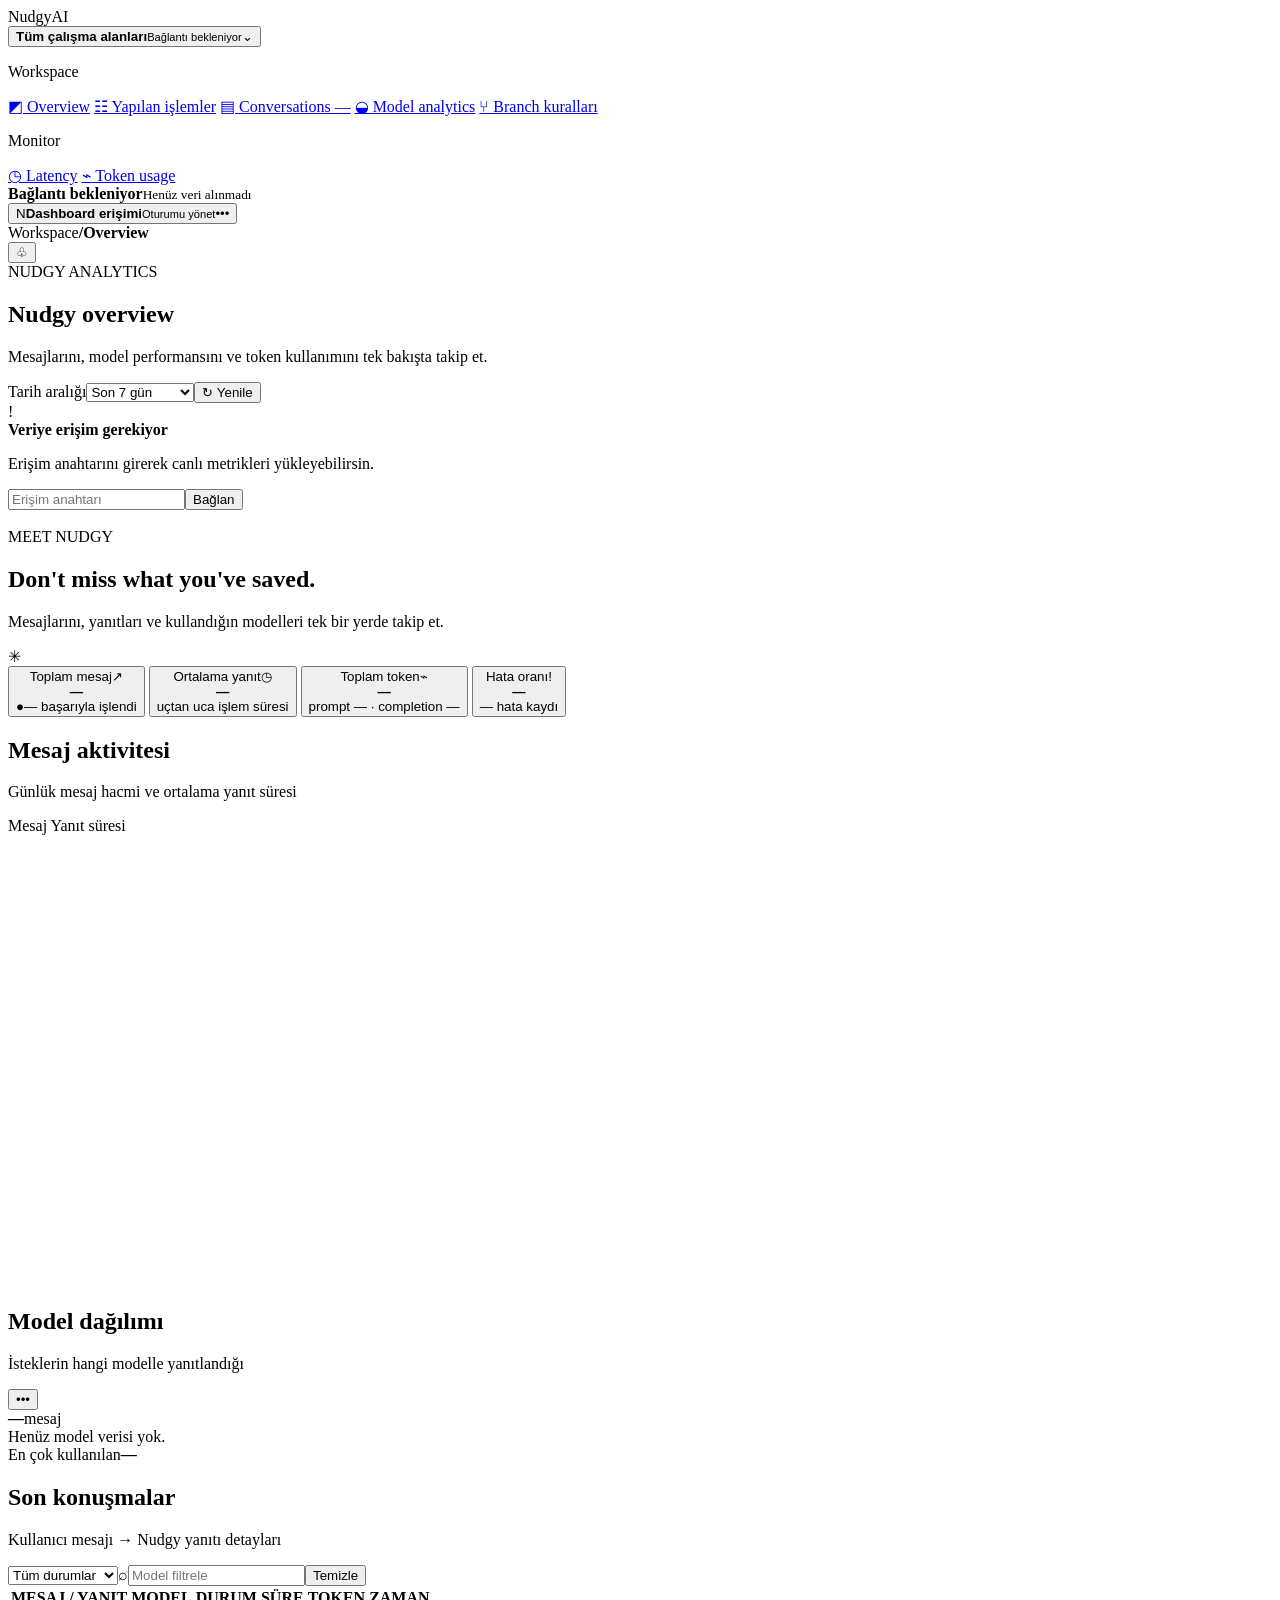
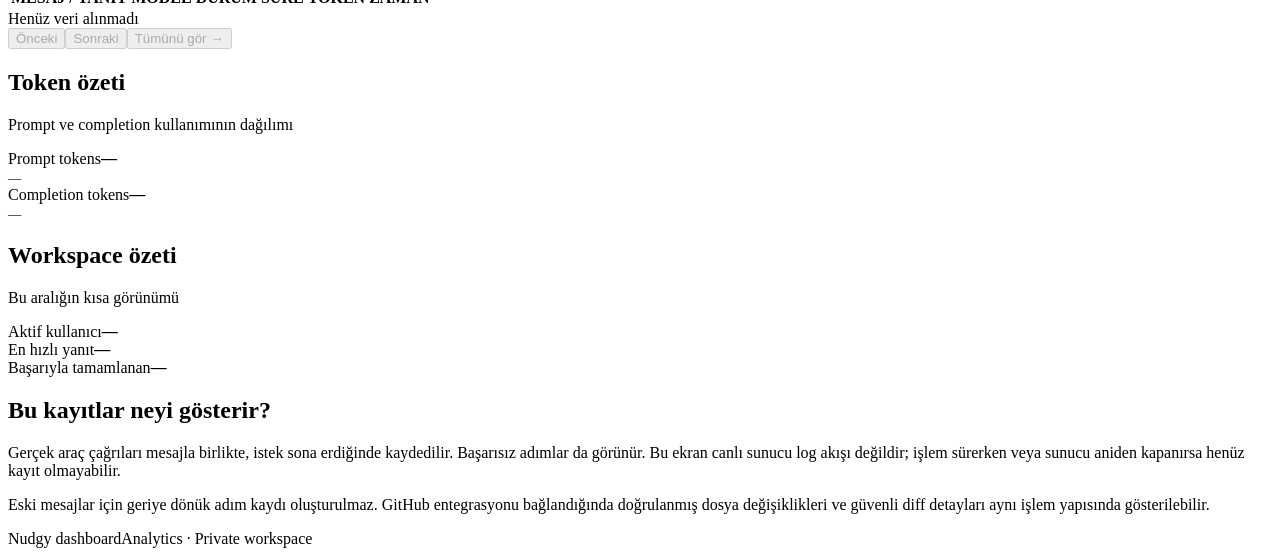
==== commit efa02050: "feat: configure workspace and personal branch naming rules" ====
--- a/internal/dashboard/static/index.html
+++ b/internal/dashboard/static/index.html
@@ -18,6 +18,7 @@
         <a class="nav-item" href="#operations" aria-label="Yapılan işlemler"><span class="nav-icon">☷</span> Yapılan işlemler</a>
         <a class="nav-item" href="#conversations" aria-label="Conversations"><span class="nav-icon">▤</span> Conversations <span class="nav-count" id="nav-count">—</span></a>
         <a class="nav-item" href="#models" aria-label="Model analytics"><span class="nav-icon">◒</span> Model analytics</a>
+        <a class="nav-item" href="/dashboard/branch-rules.html"><span class="nav-icon">⑂</span> Branch kuralları</a>
         <p class="nav-label nav-label-spaced">Monitor</p>
         <a class="nav-item" href="#latency" aria-label="Latency"><span class="nav-icon">◷</span> Latency</a>
         <a class="nav-item" href="#tokens" aria-label="Token usage"><span class="nav-icon">⌁</span> Token usage</a>
